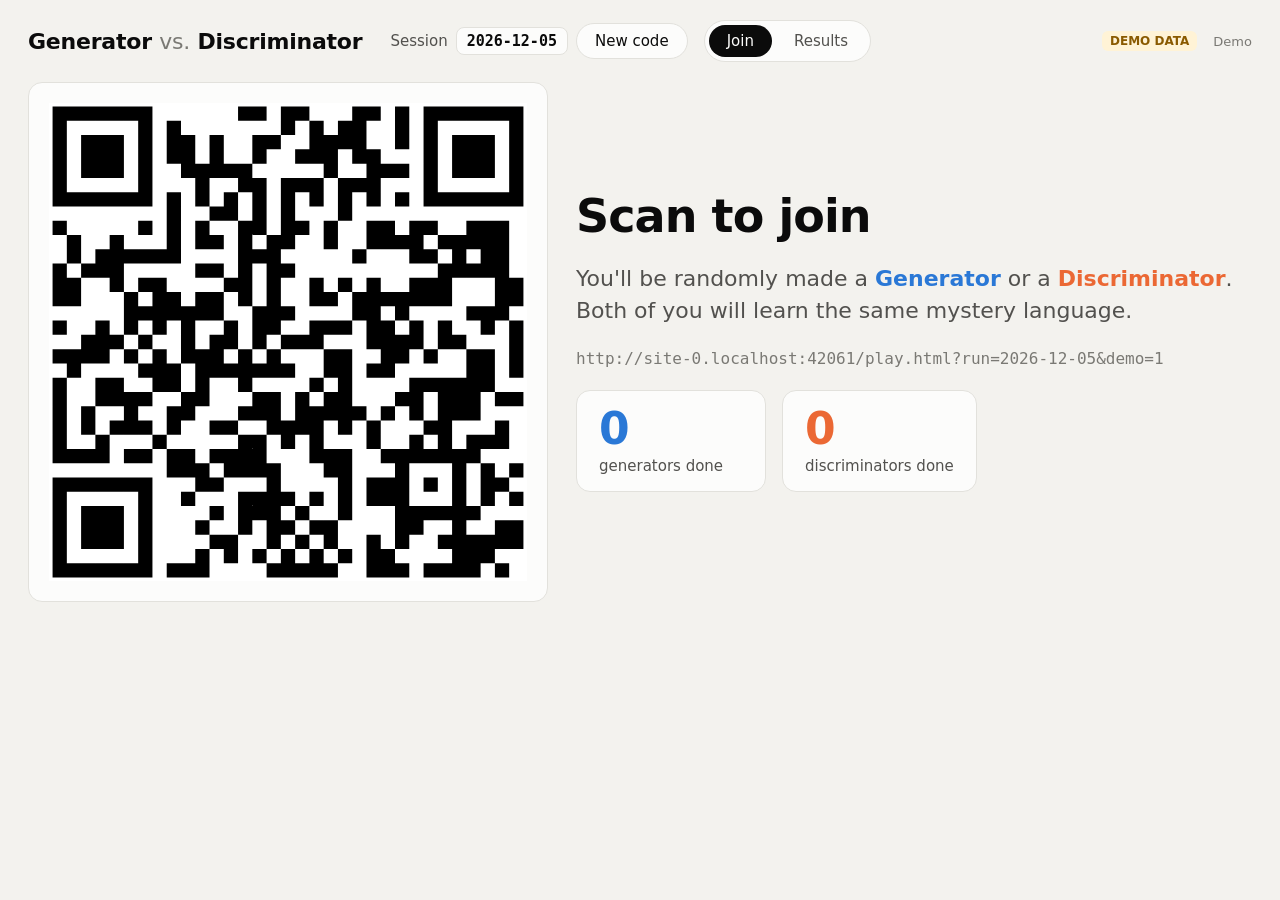
==== index.html @ 17cb562a "Generator vs. Discriminator classroom exercise Co-Authored-By: Claude Opus 5.5 <noreply@anthropic.co" ====
<!DOCTYPE html>
<html lang="en">
<head>
<meta charset="utf-8">
<meta name="viewport" content="width=device-width, initial-scale=1">
<title>Generator vs. Discriminator</title>
<link rel="stylesheet" href="style.css">
<style>
  body { padding: 20px 28px 40px; }
  header {
    display: flex; align-items: center; gap: 16px; flex-wrap: wrap;
    margin-bottom: 20px;
  }
  header h1 { font-size: 22px; margin: 0 12px 0 0; letter-spacing: -.01em; }
  .vs { color: var(--text-muted); font-weight: 400; }
  .session { display: flex; align-items: center; gap: 8px; color: var(--text-secondary); font-size: 15px; }
  .session code {
    font: 600 15px ui-monospace, SFMono-Regular, Menlo, monospace;
    background: var(--surface-1); border: 1px solid var(--line); border-radius: 8px; padding: 4px 10px;
    color: var(--text-primary);
  }
  .tabs { display: flex; gap: 4px; background: var(--surface-1); border: 1px solid var(--line); border-radius: 999px; padding: 4px; }
  .tabs button { border: 0; background: none; padding: 7px 18px; border-radius: 999px; font-size: 15px; color: var(--text-secondary); }
  .tabs button[aria-selected="true"] { background: var(--text-primary); color: var(--surface-1); }
  .spacer { flex: 1; }
  .status { font-size: 13px; color: var(--text-muted); }
  .status.err { color: #b42b2a; }
  .demo-flag { font-size: 12px; font-weight: 700; color: #8a5a00; background: #fff3d6; border-radius: 6px; padding: 3px 8px; }

  /* ---------- Join view ---------- */
  #join { display: grid; grid-template-columns: minmax(300px, 520px) 1fr; gap: 28px; align-items: stretch; }
  .qr { display: grid; place-items: center; padding: 20px; }
  .qr svg { width: 100%; height: auto; max-height: 72vh; }
  .join-text { display: flex; flex-direction: column; justify-content: center; gap: 22px; }
  .join-text h2 { font-size: 46px; margin: 0; letter-spacing: -.02em; line-height: 1.05; }
  .join-text p { font-size: 22px; line-height: 1.45; margin: 0; color: var(--text-secondary); }
  .url { font: 500 16px ui-monospace, SFMono-Regular, Menlo, monospace; color: var(--text-muted); word-break: break-all; }
  .counts { display: flex; gap: 16px; flex-wrap: wrap; }
  .count { padding: 16px 22px; min-width: 190px; }
  .count .n { font-size: 44px; font-weight: 800; line-height: 1; }
  .count .lbl { font-size: 15px; color: var(--text-secondary); margin-top: 6px; }
  .count.gen .n { color: var(--gen); }
  .count.disc .n { color: var(--disc); }

  /* ---------- Results view ---------- */
  .grid2 { display: grid; grid-template-columns: 1fr 1fr; gap: 22px; }
  .headline h2 { margin: 0 0 4px; font-size: 15px; font-weight: 600; }
  .big { font-size: 64px; font-weight: 800; line-height: 1; letter-spacing: -.03em; margin: 12px 0 4px; }
  .big-sub { font-size: 17px; color: var(--text-secondary); margin: 0 0 22px; }
  .bars { display: grid; grid-template-columns: 150px 1fr 64px; gap: 10px 12px; align-items: center; }
  .bars .lbl { font-size: 15px; color: var(--text-secondary); }
  .bars .val { font-size: 15px; font-weight: 600; text-align: right; font-variant-numeric: tabular-nums; }
  .track { height: 26px; background: var(--surface-0); border-radius: 4px; position: relative; }
  .fill { height: 100%; border-radius: 0 4px 4px 0; min-width: 2px; transition: width .6s ease; }
  .fill.chance { background: var(--chance); }
  .fill.gen { background: var(--gen); }
  .fill.disc { background: var(--disc); }
  .meta { display: flex; gap: 22px; margin-top: 18px; font-size: 15px; color: var(--text-secondary); flex-wrap: wrap; }
  .meta b { color: var(--text-primary); }

  .detail { margin-top: 22px; }
  .detail h3 { font-size: 15px; margin: 0 0 12px; font-weight: 600; }
  .detail h3 + .sub { margin-top: -8px; margin-bottom: 12px; font-size: 13px; color: var(--text-muted); }
  .section + .section { margin-top: 24px; }
  .chips { display: flex; flex-wrap: wrap; gap: 8px; }
  .chip { border: 1px solid var(--line); border-radius: 999px; padding: 5px 12px; font-size: 16px; background: var(--surface-0); }
  .chip small { color: var(--text-muted); margin-left: 4px; }
  .chip.bad { text-decoration: line-through; text-decoration-color: #e34948; }
  .reasons { margin: 0; padding: 0; list-style: none; font-size: 15px; }
  .reasons li { display: flex; justify-content: space-between; padding: 6px 0; border-bottom: 1px solid var(--line); }
  .reasons li span:last-child { font-weight: 600; font-variant-numeric: tabular-nums; }

  .words { display: grid; grid-template-columns: 110px 92px 1fr 52px; gap: 8px 12px; align-items: center; }
  .words .w { font-size: 18px; font-weight: 600; }
  .words .truth { font-size: 12px; font-weight: 600; color: var(--text-muted); }
  .words .val { font-size: 15px; font-weight: 600; text-align: right; font-variant-numeric: tabular-nums; }
  .words .track { height: 18px; }

  .empty { color: var(--text-muted); font-size: 15px; }
  #reveal { margin-top: 22px; border-left: 6px solid var(--text-primary); }
  #reveal h2 { margin: 0 0 10px; font-size: 26px; }
  #reveal p { font-size: 20px; line-height: 1.5; margin: 0 0 10px; }
  #reveal .ex { font-size: 18px; color: var(--text-secondary); }
  #reveal .ex b { color: var(--text-primary); }

  [hidden] { display: none !important; }
  @media (max-width: 900px) {
    #join, .grid2 { grid-template-columns: 1fr; }
  }
</style>
</head>
<body>

<header>
  <h1>Generator <span class="vs">vs.</span> Discriminator</h1>
  <div class="session">
    Session <code id="runCode"></code>
    <button class="btn" id="newCode" title="Start a fresh session (e.g. a second section today)">New code</button>
  </div>
  <div class="tabs" role="tablist">
    <button role="tab" id="tabJoin" aria-selected="true">Join</button>
    <button role="tab" id="tabResults" aria-selected="false">Results</button>
  </div>
  <button class="btn" id="revealBtn" hidden>Reveal the rule</button>
  <div class="spacer"></div>
  <span class="demo-flag" id="demoFlag" hidden>DEMO DATA</span>
  <span class="status" id="status"></span>
</header>

<!-- ======================= JOIN ======================= -->
<section id="join">
  <div class="card qr" id="qr" aria-label="QR code to join"></div>
  <div class="join-text">
    <h2>Scan to join</h2>
    <p>You'll be randomly made a <b style="color:var(--gen)">Generator</b> or a
       <b style="color:var(--disc)">Discriminator</b>. Both of you will learn the same mystery language.</p>
    <div class="url" id="joinUrl"></div>
    <div class="counts">
      <div class="card count gen"><div class="n" id="nGen">0</div><div class="lbl">generators done</div></div>
      <div class="card count disc"><div class="n" id="nDisc">0</div><div class="lbl">discriminators done</div></div>
    </div>
  </div>
</section>

<!-- ======================= RESULTS ======================= -->
<section id="results" hidden>
  <div class="grid2 headline">
    <div class="card">
      <h2><span class="tag gen">Generators</span></h2>
      <div class="big" id="genBig" style="color:var(--gen)">—</div>
      <p class="big-sub">of invented words belonged to the language</p>
      <div class="bars" id="genBars"></div>
      <div class="meta"><span><b id="genN">0</b> students</span><span>Felt like <b id="genDiff">—</b> / 5</span></div>
    </div>
    <div class="card">
      <h2><span class="tag disc">Discriminators</span></h2>
      <div class="big" id="discBig" style="color:var(--disc)">—</div>
      <p class="big-sub">of judgements were right</p>
      <div class="bars" id="discBars"></div>
      <div class="meta"><span><b id="discN">0</b> students</span><span>Felt like <b id="discDiff">—</b> / 5</span></div>
    </div>
  </div>

  <div class="grid2 detail">
    <div class="card">
      <div class="section">
        <h3>What happened to every invented word</h3>
        <div class="bars" id="genOutcomes"></div>
      </div>
      <div class="section">
        <h3>Most popular inventions</h3>
        <p class="sub" id="distinct"></p>
        <div class="chips" id="topWords"></div>
      </div>
      <div class="section">
        <h3>Why words didn't belong</h3>
        <ul class="reasons" id="mistakes"></ul>
      </div>
    </div>
    <div class="card">
      <div class="section">
        <h3>Which words fooled the discriminators</h3>
        <p class="sub">% of discriminators who judged each word correctly, hardest first</p>
        <div class="words" id="discWords"></div>
      </div>
    </div>
  </div>

  <div class="card" id="reveal" hidden>
    <h2>The rule</h2>
    <p id="ruleText"></p>
    <p id="revealText"></p>
    <p class="ex" id="examples"></p>
  </div>
</section>

<script src="vendor/qrcode.js"></script>
<script src="config.js"></script>
<script>
(function () {
  'use strict';
  const cfg = window.GVD_CONFIG || {};
  const params = new URLSearchParams(location.search);
  const DEMO = params.has('demo') || !cfg.scriptUrl || cfg.scriptUrl.indexOf('PASTE_') === 0;
  const POLL_MS = Math.max(2, Number(cfg.pollSeconds) || 4) * 1000;
  const $ = (id) => document.getElementById(id);

  // ---------------- Session (run) code ----------------
  // Default: today's date. Survives reloads. Only "New code" changes it.
  function today() {
    const d = new Date();
    return d.getFullYear() + '-' + String(d.getMonth() + 1).padStart(2, '0') + '-' + String(d.getDate()).padStart(2, '0');
  }
  function loadRun() {
    try {
      const s = JSON.parse(localStorage.getItem('gvd-run') || 'null');
      if (s && s.day === today() && s.code) return s.code;
    } catch (e) {}
    return today();
  }
  function saveRun(code) {
    try { localStorage.setItem('gvd-run', JSON.stringify({ day: today(), code: code })); } catch (e) {}
  }
  function nextRun(code) {
    const base = today();
    const m = code.match(/^(\d{4}-\d{2}-\d{2})-([a-z])$/);
    if (code === base) return base + '-b';
    if (m && m[1] === base && m[2] < 'z') return base + '-' + String.fromCharCode(m[2].charCodeAt(0) + 1);
    return base + '-' + Math.random().toString(36).slice(2, 4);
  }
  let run = loadRun();

  // ---------------- Join view ----------------
  function studentUrl() {
    const u = new URL('play.html', location.href);
    u.search = '';
    u.searchParams.set('run', run);
    if (DEMO) u.searchParams.set('demo', '1');
    return u.toString();
  }
  function renderJoin() {
    $('runCode').textContent = run;
    const url = studentUrl();
    $('joinUrl').textContent = url;
    const qr = qrcode(0, 'M');
    qr.addData(url);
    qr.make();
    $('qr').innerHTML = qr.createSvgTag({ cellSize: 8, margin: 2, scalable: true, alt: 'QR code: ' + url });
  }

  let confirmTimer = null;
  $('newCode').addEventListener('click', function () {
    const b = this;
    if (!b.classList.contains('warn')) {
      b.classList.add('warn');
      b.textContent = 'Start fresh? Click again';
      confirmTimer = setTimeout(function () { b.classList.remove('warn'); b.textContent = 'New code'; }, 3500);
      return;
    }
    clearTimeout(confirmTimer);
    b.classList.remove('warn'); b.textContent = 'New code';
    run = nextRun(run);
    saveRun(run);
    demoStart = Date.now();
    lastData = null;
    renderJoin();
    render(null);
    poll();
  });

  // ---------------- Tabs + reveal ----------------
  function setTab(which) {
    $('tabJoin').setAttribute('aria-selected', which === 'join');
    $('tabResults').setAttribute('aria-selected', which === 'results');
    $('join').hidden = which !== 'join';
    $('results').hidden = which !== 'results';
    $('revealBtn').hidden = which !== 'results';
  }
  $('tabJoin').addEventListener('click', () => setTab('join'));
  $('tabResults').addEventListener('click', () => setTab('results'));
  $('revealBtn').addEventListener('click', function () {
    const r = $('reveal');
    r.hidden = !r.hidden;
    this.textContent = r.hidden ? 'Reveal the rule' : 'Hide the rule';
    if (!r.hidden) r.scrollIntoView({ behavior: 'smooth', block: 'nearest' });
  });

  // ---------------- Rendering ----------------
  function pct(x) {
    if (x == null || isNaN(x)) return '—';
    if (x > 0 && x < 0.01) return '<1%';
    return Math.round(x * 100) + '%';
  }
  function esc(s) {
    return String(s).replace(/[&<>"']/g, (c) => ({ '&': '&amp;', '<': '&lt;', '>': '&gt;', '"': '&quot;', "'": '&#39;' }[c]));
  }
  function barRow(label, value, cls, display, tip) {
    const w = value == null ? 0 : Math.max(0, Math.min(1, value)) * 100;
    return '<div class="lbl">' + esc(label) + '</div>' +
           '<div class="track" title="' + esc(tip || (label + ': ' + display)) + '">' +
             '<div class="fill ' + cls + '" style="width:' + w + '%"></div></div>' +
           '<div class="val">' + esc(display) + '</div>';
  }

  function render(d) {
    const g = d && d.generator, k = d && d.discriminator;
    const gn = g ? g.n : 0, kn = k ? k.n : 0;
    $('nGen').textContent = gn;
    $('nDisc').textContent = kn;

    // Headline cards
    $('genBig').textContent = pct(g && g.accuracy);
    $('discBig').textContent = pct(k && k.accuracy);
    $('genN').textContent = gn;
    $('discN').textContent = kn;
    $('genDiff').textContent = g && g.difficulty != null ? g.difficulty.toFixed(1) : '—';
    $('discDiff').textContent = k && k.difficulty != null ? k.difficulty.toFixed(1) : '—';
    const gChance = g ? g.chance : 0.0018;
    $('genBars').innerHTML =
      barRow('Random letters', gChance, 'chance', pct(gChance), 'Chance that random letters happen to fit the language') +
      barRow('This class', g && g.accuracy, 'gen', pct(g && g.accuracy));
    $('discBars').innerHTML =
      barRow('Coin flip', 0.5, 'chance', '50%', 'Guessing at random gets half right') +
      barRow('This class', k && k.accuracy, 'disc', pct(k && k.accuracy));

    // Generator outcomes
    if (g && g.words) {
      const t = g.words;
      $('genOutcomes').innerHTML =
        barRow('Belonged + new', g.good / t, 'gen', String(g.good), g.good + ' of ' + t + ' words') +
        barRow('Broke a rule', g.invalid / t, 'chance', String(g.invalid), g.invalid + ' of ' + t + ' words') +
        barRow('Copied an example', g.copied / t, 'chance', String(g.copied), 'Memorization: ' + g.copied + ' of ' + t) +
        barRow('Repeated own word', g.repeated / t, 'chance', String(g.repeated), 'Repeats: ' + g.repeated + ' of ' + t);
      $('distinct').textContent = g.distinctGood + ' different good words from ' + g.n + ' generators';
      $('topWords').innerHTML = g.topWords.length
        ? g.topWords.map((x) => '<span class="chip">' + esc(x.word) + (x.count > 1 ? '<small>×' + x.count + '</small>' : '') + '</span>').join('')
        : '<span class="empty">None yet</span>';
      $('mistakes').innerHTML = g.mistakes.length
        ? g.mistakes.map((m) => '<li><span>' + esc(m.reason) + '</span><span>' + m.count + '</span></li>').join('')
        : '<li><span class="empty">No mistakes yet</span><span></span></li>';
    } else {
      $('genOutcomes').innerHTML = '<div class="empty" style="grid-column:1/-1">Waiting for generators…</div>';
      $('distinct').textContent = '';
      $('topWords').innerHTML = '';
      $('mistakes').innerHTML = '';
    }

    // Discriminator per-word
    if (k && k.answered) {
      const items = k.items.slice().sort((a, b) => (a.pctCorrect ?? 2) - (b.pctCorrect ?? 2));
      $('discWords').innerHTML = items.map((it) =>
        '<div class="w">' + esc(it.word) + '</div>' +
        '<div class="truth">' + (it.belongs ? 'BELONGS' : 'IMPOSTOR') + '</div>' +
        '<div class="track" title="' + esc(it.word + ': ' + it.correct + ' of ' + it.answered + ' correct') + '">' +
          '<div class="fill disc" style="width:' + ((it.pctCorrect || 0) * 100) + '%"></div></div>' +
        '<div class="val">' + pct(it.pctCorrect) + '</div>'
      ).join('');
    } else {
      $('discWords').innerHTML = '<div class="empty" style="grid-column:1/-1">Waiting for discriminators…</div>';
    }

    // Reveal panel
    if (d && d.language) {
      $('ruleText').textContent = d.language.rule;
      $('revealText').textContent = d.language.reveal;
      $('examples').innerHTML = 'The examples everyone saw: ' +
        d.language.examples.map((w) => /n$/.test(w) ? '<b>' + esc(w) + '</b>' : esc(w)).join(' · ');
    }
  }

  // ---------------- Data ----------------
  let lastData = null, lastOk = 0, inFlight = false;

  function setStatus(text, err) {
    $('status').textContent = text;
    $('status').classList.toggle('err', !!err);
  }

  function poll() {
    if (DEMO) { lastData = demoData(); lastOk = Date.now(); render(lastData); setStatus('Demo'); return; }
    if (inFlight) return;
    inFlight = true;
    const thisRun = run;
    fetch(cfg.scriptUrl + '?action=results&run=' + encodeURIComponent(thisRun))
      .then((r) => r.json())
      .then((d) => {
        if (d.error) throw new Error(d.error);
        if (thisRun !== run) return;   // session changed while we waited
        lastData = d; lastOk = Date.now();
        render(d);
        setStatus('Live');
      })
      .catch((e) => setStatus('Can’t reach the sheet: ' + e.message, true))
      .finally(() => { inFlight = false; });
  }

  setInterval(function () {
    if (!document.hidden) poll();
    if (!DEMO && lastOk) {
      const s = Math.round((Date.now() - lastOk) / 1000);
      if (s > POLL_MS / 1000 * 3) setStatus('Last update ' + s + 's ago', true);
    }
  }, POLL_MS);

  // ---------------- Demo data (no backend needed) ----------------
  // Fake class that fills in over ~40 seconds so you can see the page move.
  let demoStart = Date.now();
  function demoData() {
    const t = (Date.now() - demoStart) / 1000;
    const gn = Math.min(14, Math.floor(t / 2.5)), kn = Math.min(15, Math.floor(t / 2.2));
    const words = gn * 5;
    const good = Math.round(words * 0.58), copied = Math.round(words * 0.08), repeated = Math.round(words * 0.06);
    const invalid = words - good - copied - repeated;
    const pool = ['sorika', 'mitano', 'kamiro', 'tesuran', 'bokami', 'yumeko', 'harito', 'nemuka', 'zubera', 'kotan', 'rinaso', 'pomeki'];
    const topWords = pool.slice(0, Math.min(pool.length, Math.ceil(good / 3)))
      .map((w, i) => ({ word: w, count: i === 0 ? Math.max(1, Math.floor(gn / 3)) : i < 3 ? 2 : 1 }));
    const reasons = [['ends in a consonant (only n is allowed)', 0.45], ['two consonants in a row', 0.3],
                     ['two vowels in a row', 0.15], ['uses a letter the language never uses', 0.1]];
    const mistakes = invalid ? reasons.map(([r, f]) => ({ reason: r, count: Math.max(0, Math.round(invalid * f)) })).filter((m) => m.count) : [];
    const key = [['sorimo', true, .93], ['tamekot', false, .62], ['haketan', true, .55], ['kasrino', false, .88],
                 ['nuyabe', true, .9], ['ramis', false, .86], ['dokiren', true, .58], ['koaru', false, .8],
                 ['miwasu', true, .94], ['lomaki', false, .7]];
    const items = key.map(([w, b, p]) => {
      const c = Math.round(kn * p);
      return { word: w, belongs: b, answered: kn, correct: c, pctCorrect: kn ? c / kn : null };
    });
    const answered = kn * 10, correct = items.reduce((s, i) => s + i.correct, 0);
    return {
      run: run,
      generator: { n: gn, words: words, good: good, invalid: invalid, copied: copied, repeated: repeated,
                   accuracy: words ? good / words : null, chance: 0.00177, difficulty: gn ? 3.9 : null,
                   topWords: topWords, distinctGood: Math.max(0, good - Math.floor(gn / 2)), mistakes: mistakes },
      discriminator: { n: kn, answered: answered, correct: correct, accuracy: answered ? correct / answered : null,
                       chance: 0.5, difficulty: kn ? 2.2 : null, items: items },
      language: {
        rule: 'Every syllable is one consonant followed by one vowel (ka, mi, to…). The only exception: a word may end in a bare “n”.',
        reveal: 'That is the sound structure of Japanese: su-shi, ra-me-n, Ni-ho-n.',
        examples: ['kamino', 'sutera', 'tomeken', 'risuka', 'yomira', 'nabutan', 'kesobi', 'hiyome',
                   'maruten', 'sakudo', 'bonami', 'tezuran', 'wakeri', 'gomise', 'punaro', 'dokemu']
      }
    };
  }

  // ---------------- Start ----------------
  $('demoFlag').hidden = !DEMO;
  if (params.get('view') === 'results') setTab('results');
  renderJoin();
  render(null);
  poll();
})();
</script>
</body>
</html>
---- style.css ----
:root {
  color-scheme: light;
  --surface-0: #f3f2ee;
  --surface-1: #fcfcfb;
  --line: #e2e1dc;
  --text-primary: #0b0b0b;
  --text-secondary: #52514e;
  --text-muted: #7a7974;
  --gen: #2a78d6;        /* generators: categorical slot 1 */
  --disc: #eb6834;       /* discriminators: categorical slot 2 */
  --chance: #c9c8c2;     /* random-guessing baseline */
  --radius: 14px;
  font-family: ui-sans-serif, system-ui, -apple-system, "Segoe UI", Roboto, "Helvetica Neue", Arial, sans-serif;
}

* { box-sizing: border-box; }
html, body { margin: 0; background: var(--surface-0); color: var(--text-primary); }
button { font: inherit; cursor: pointer; }

.card {
  background: var(--surface-1);
  border: 1px solid var(--line);
  border-radius: var(--radius);
  padding: 24px 28px;
}

.muted { color: var(--text-muted); }
.secondary { color: var(--text-secondary); }

.btn {
  border: 1px solid var(--line);
  background: var(--surface-1);
  color: var(--text-primary);
  border-radius: 999px;
  padding: 8px 18px;
  font-size: 15px;
}
.btn:hover { border-color: var(--text-muted); }
.btn.primary { background: var(--text-primary); color: var(--surface-1); border-color: var(--text-primary); }
.btn.warn { border-color: #e34948; color: #b42b2a; }

.tag {
  display: inline-block;
  font-size: 13px;
  font-weight: 600;
  letter-spacing: .02em;
  padding: 2px 10px;
  border-radius: 999px;
  border: 1px solid currentColor;
}
.tag.gen { color: var(--gen); }
.tag.disc { color: var(--disc); }
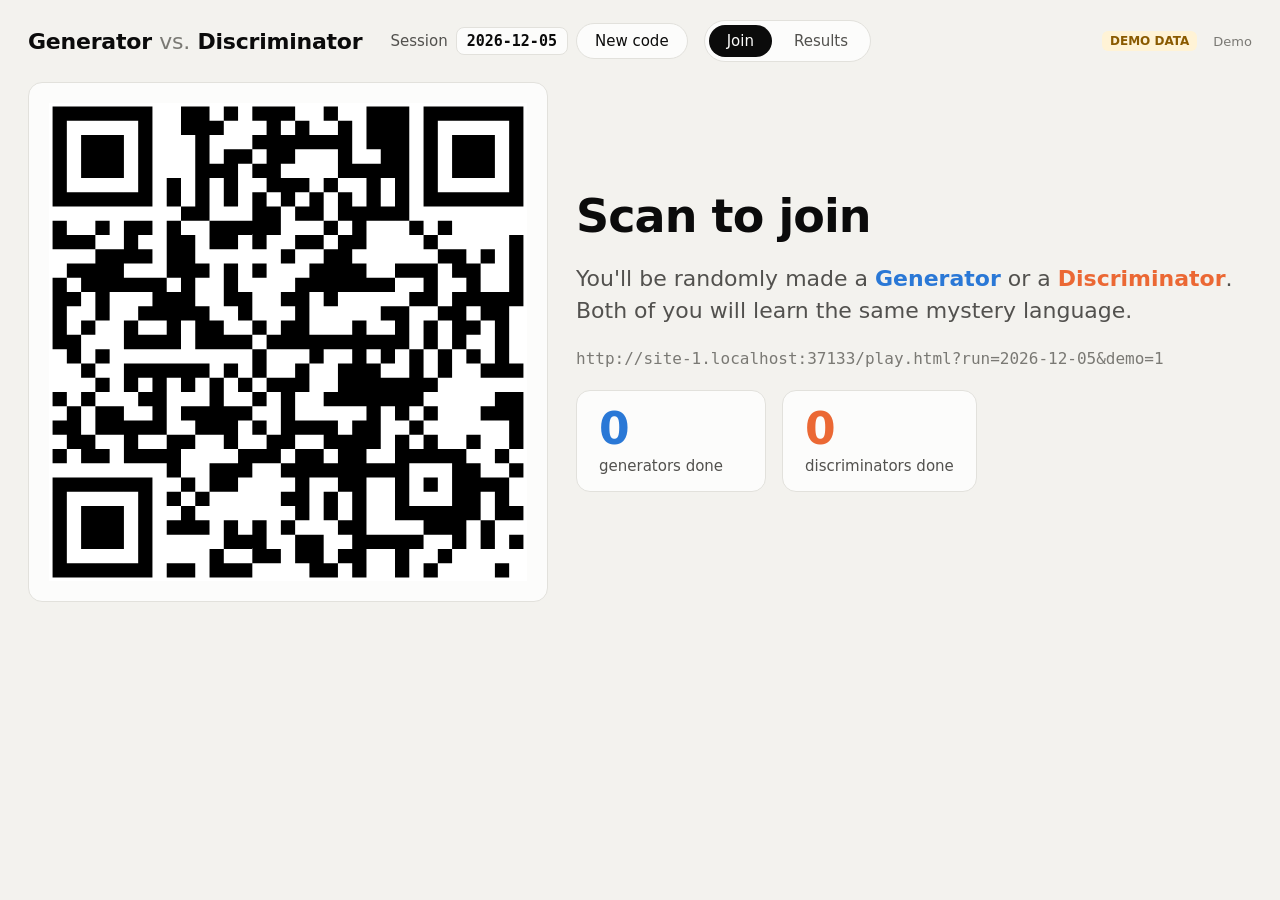
==== commit 83010294: "Move the task into the repo; Apps Script only stores answers Students now do the task on play.html i" ====
--- a/index.html
+++ b/index.html
@@ -176,6 +176,8 @@
 
 <script src="vendor/qrcode.js"></script>
 <script src="config.js"></script>
+<script src="language.js"></script>
+<script src="scoring.js"></script>
 <script>
 (function () {
   'use strict';
@@ -349,6 +351,7 @@
   }
 
   // ---------------- Data ----------------
+  const L = window.GVD_LANGUAGE, S = window.GVD_SCORING;
   let lastData = null, lastOk = 0, inFlight = false;
 
   function setStatus(text, err) {
@@ -357,17 +360,17 @@
   }
 
   function poll() {
-    if (DEMO) { lastData = demoData(); lastOk = Date.now(); render(lastData); setStatus('Demo'); return; }
+    if (DEMO) { lastData = S.scoreRun(L, demoRows()); lastOk = Date.now(); render(lastData); setStatus('Demo'); return; }
     if (inFlight) return;
     inFlight = true;
     const thisRun = run;
-    fetch(cfg.scriptUrl + '?action=results&run=' + encodeURIComponent(thisRun))
+    fetch(cfg.scriptUrl + '?action=rows&run=' + encodeURIComponent(thisRun))
       .then((r) => r.json())
       .then((d) => {
-        if (d.error) throw new Error(d.error);
+        if (!d.ok) throw new Error(d.error || 'bad response');
         if (thisRun !== run) return;   // session changed while we waited
-        lastData = d; lastOk = Date.now();
-        render(d);
+        lastData = S.scoreRun(L, d.rows || []); lastOk = Date.now();
+        render(lastData);
         setStatus('Live');
       })
       .catch((e) => setStatus('Can’t reach the sheet: ' + e.message, true))
@@ -383,42 +386,46 @@
   }, POLL_MS);
 
   // ---------------- Demo data (no backend needed) ----------------
-  // Fake class that fills in over ~40 seconds so you can see the page move.
+  // A fake class that fills in over ~40 seconds, scored by the real scoring code.
   let demoStart = Date.now();
-  function demoData() {
+  function demoRows() {
     const t = (Date.now() - demoStart) / 1000;
     const gn = Math.min(14, Math.floor(t / 2.5)), kn = Math.min(15, Math.floor(t / 2.2));
-    const words = gn * 5;
-    const good = Math.round(words * 0.58), copied = Math.round(words * 0.08), repeated = Math.round(words * 0.06);
-    const invalid = words - good - copied - repeated;
-    const pool = ['sorika', 'mitano', 'kamiro', 'tesuran', 'bokami', 'yumeko', 'harito', 'nemuka', 'zubera', 'kotan', 'rinaso', 'pomeki'];
-    const topWords = pool.slice(0, Math.min(pool.length, Math.ceil(good / 3)))
-      .map((w, i) => ({ word: w, count: i === 0 ? Math.max(1, Math.floor(gn / 3)) : i < 3 ? 2 : 1 }));
-    const reasons = [['ends in a consonant (only n is allowed)', 0.45], ['two consonants in a row', 0.3],
-                     ['two vowels in a row', 0.15], ['uses a letter the language never uses', 0.1]];
-    const mistakes = invalid ? reasons.map(([r, f]) => ({ reason: r, count: Math.max(0, Math.round(invalid * f)) })).filter((m) => m.count) : [];
-    const key = [['sorimo', true, .93], ['tamekot', false, .62], ['haketan', true, .55], ['kasrino', false, .88],
-                 ['nuyabe', true, .9], ['ramis', false, .86], ['dokiren', true, .58], ['koaru', false, .8],
-                 ['miwasu', true, .94], ['lomaki', false, .7]];
-    const items = key.map(([w, b, p]) => {
-      const c = Math.round(kn * p);
-      return { word: w, belongs: b, answered: kn, correct: c, pctCorrect: kn ? c / kn : null };
-    });
-    const answered = kn * 10, correct = items.reduce((s, i) => s + i.correct, 0);
-    return {
-      run: run,
-      generator: { n: gn, words: words, good: good, invalid: invalid, copied: copied, repeated: repeated,
-                   accuracy: words ? good / words : null, chance: 0.00177, difficulty: gn ? 3.9 : null,
-                   topWords: topWords, distinctGood: Math.max(0, good - Math.floor(gn / 2)), mistakes: mistakes },
-      discriminator: { n: kn, answered: answered, correct: correct, accuracy: answered ? correct / answered : null,
-                       chance: 0.5, difficulty: kn ? 2.2 : null, items: items },
-      language: {
-        rule: 'Every syllable is one consonant followed by one vowel (ka, mi, to…). The only exception: a word may end in a bare “n”.',
-        reveal: 'That is the sound structure of Japanese: su-shi, ra-me-n, Ni-ho-n.',
-        examples: ['kamino', 'sutera', 'tomeken', 'risuka', 'yomira', 'nabutan', 'kesobi', 'hiyome',
-                   'maruten', 'sakudo', 'bonami', 'tezuran', 'wakeri', 'gomise', 'punaro', 'dokemu']
+    let seed = 7;
+    const rnd = () => (seed = (seed * 16807) % 2147483647) / 2147483647;
+    const pick = (s) => s[Math.floor(rnd() * s.length)];
+    const C = L.consonants, V = L.vowels;
+    const goodWord = () => {
+      let w = ''; const k = 2 + Math.floor(rnd() * 3);
+      for (let i = 0; i < k; i++) w += pick(C) + pick(V);
+      return rnd() < 0.25 ? w + 'n' : w;
+    };
+    const popular = ['sorika', 'mitano', 'kamiro'];
+    const breakIt = (w) => pick([w + 't', w.slice(0, 2) + 'r' + w.slice(2), w.slice(0, 3) + 'a' + w.slice(3), 'l' + w.slice(1), w + 's']);
+    const rows = [];
+    for (let i = 0; i < gn; i++) {
+      const words = [];
+      for (let j = 0; j < L.wordsPerGenerator; j++) {
+        const r = rnd();
+        if (r < 0.12) words.push(pick(popular));
+        else if (r < 0.2) words.push(pick(L.examples));
+        else if (r < 0.25 && words.length) words.push(words[words.length - 1]);
+        else if (r < 0.58) words.push(goodWord());
+        else if (r < 0.66) words.push(goodWord());
+        else words.push(breakIt(goodWord()));
       }
-    };
+      rows.push({ role: 'generator', difficulty: 3 + Math.floor(rnd() * 3), data: words });
+    }
+    const hardness = { haketan: .45, dokiren: .4, tamekot: .4, lomaki: .3, koaru: .2 };
+    for (let i = 0; i < kn; i++) {
+      const answers = {};
+      L.testItems.forEach((it) => {
+        const right = rnd() > (hardness[it.word] || 0.08);
+        answers[it.word] = (it.belongs === right) ? 'yes' : 'no';
+      });
+      rows.push({ role: 'discriminator', difficulty: 1 + Math.floor(rnd() * 3), data: answers });
+    }
+    return rows;
   }
 
   // ---------------- Start ----------------
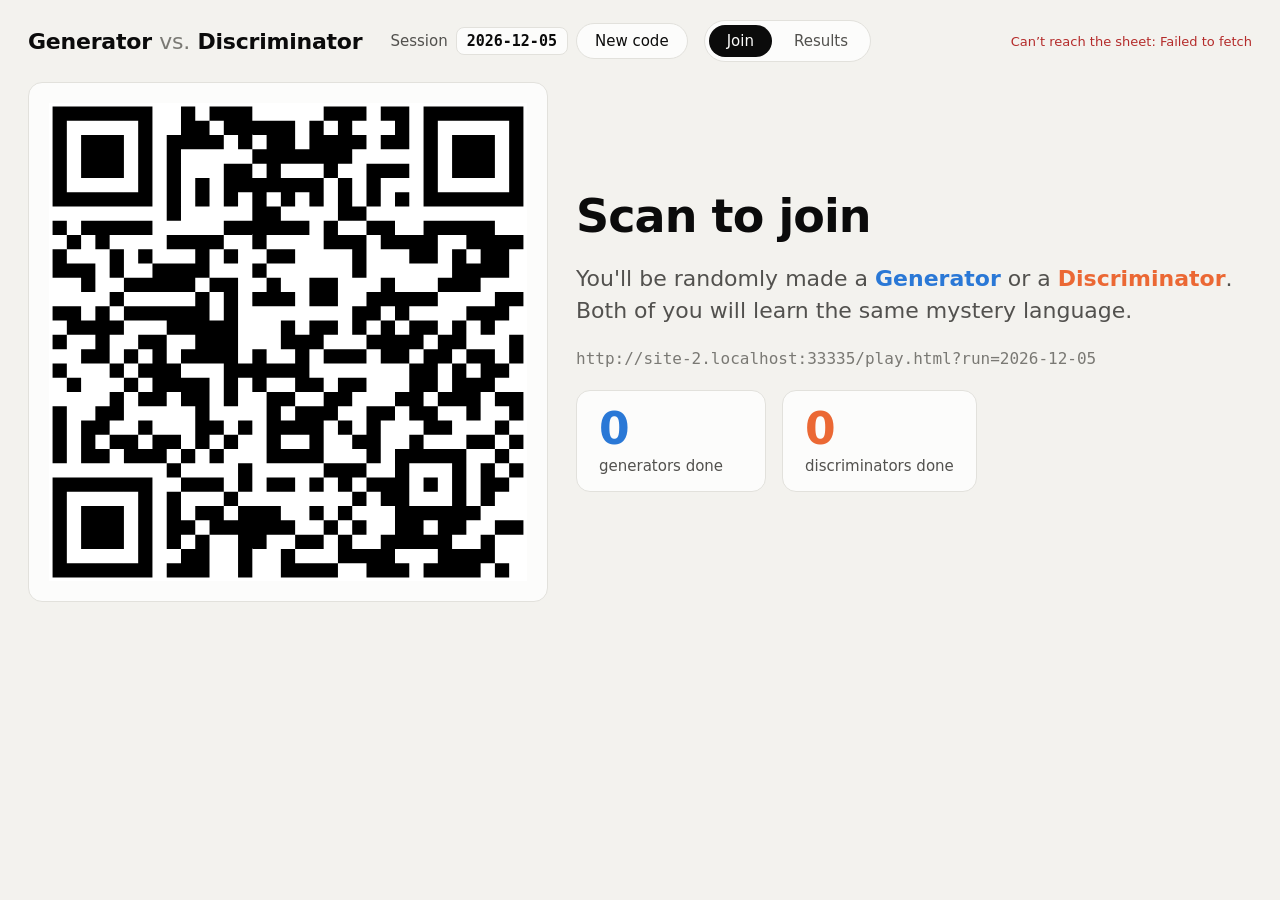
==== commit cf53217d: "Make the checker match the stated rule Any consonant counts and words can be any length, so the hidd" ====
--- a/index.html
+++ b/index.html
@@ -401,7 +401,7 @@
       return rnd() < 0.25 ? w + 'n' : w;
     };
     const popular = ['sorika', 'mitano', 'kamiro'];
-    const breakIt = (w) => pick([w + 't', w.slice(0, 2) + 'r' + w.slice(2), w.slice(0, 3) + 'a' + w.slice(3), 'l' + w.slice(1), w + 's']);
+    const breakIt = (w) => pick([w + 't', w.slice(0, 2) + 'r' + w.slice(2), w.slice(0, 3) + 'a' + w.slice(3), 'a' + w, w + 's']);
     const rows = [];
     for (let i = 0; i < gn; i++) {
       const words = [];
@@ -416,7 +416,7 @@
       }
       rows.push({ role: 'generator', difficulty: 3 + Math.floor(rnd() * 3), data: words });
     }
-    const hardness = { haketan: .45, dokiren: .4, tamekot: .4, lomaki: .3, koaru: .2 };
+    const hardness = { haketan: .45, dokiren: .4, tamekot: .4, omika: .3, koaru: .2 };
     for (let i = 0; i < kn; i++) {
       const answers = {};
       L.testItems.forEach((it) => {
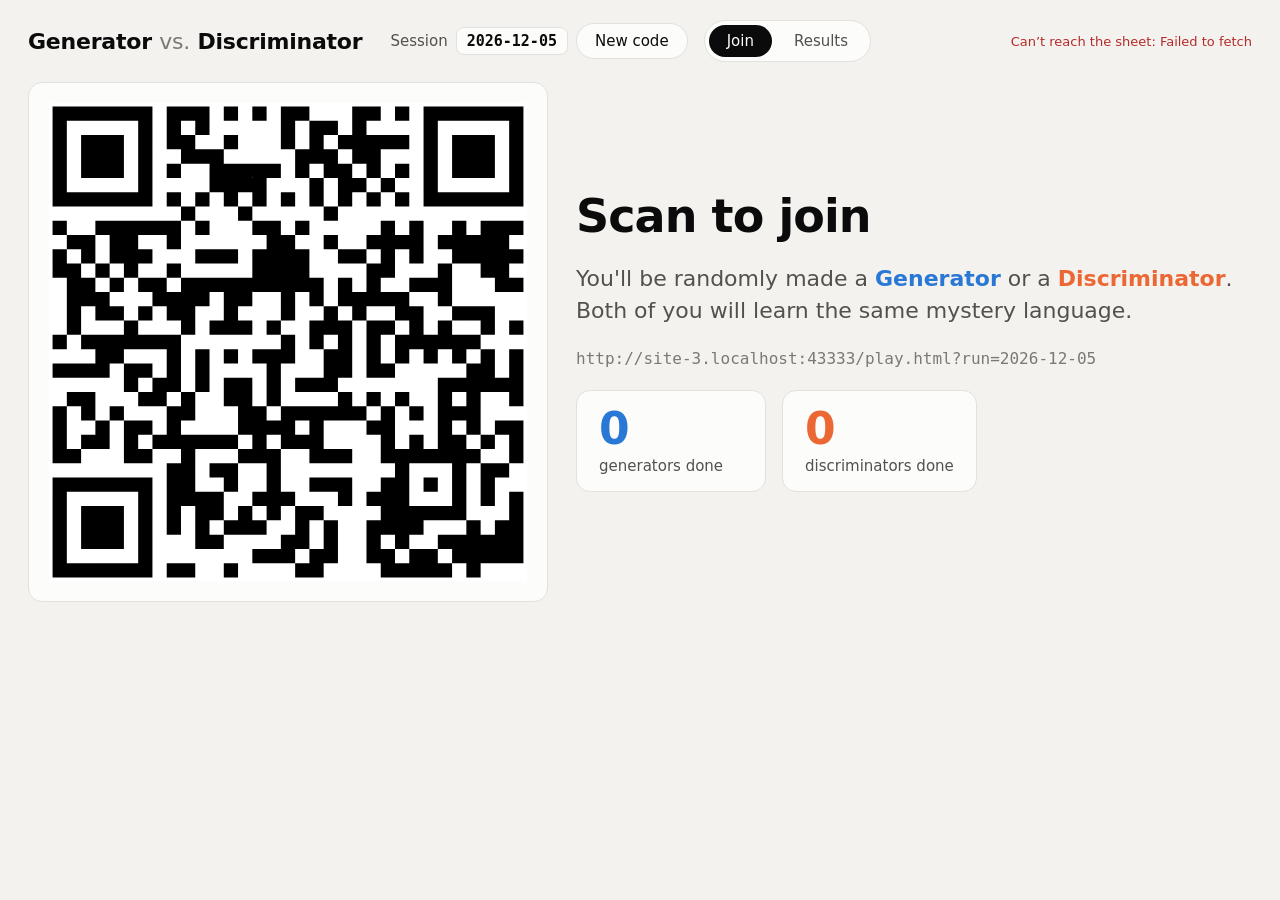
==== commit ce09b0df: "Allow a bare n in the middle of a word; add the hinporu gotcha A bare n may now follow any syllable," ====
--- a/index.html
+++ b/index.html
@@ -416,7 +416,7 @@
       }
       rows.push({ role: 'generator', difficulty: 3 + Math.floor(rnd() * 3), data: words });
     }
-    const hardness = { haketan: .45, dokiren: .4, tamekot: .4, omika: .3, koaru: .2 };
+    const hardness = { hinporu: .55, haketan: .4, dokiren: .35, tamekot: .4, omika: .3, koaru: .2 };
     for (let i = 0; i < kn; i++) {
       const answers = {};
       L.testItems.forEach((it) => {
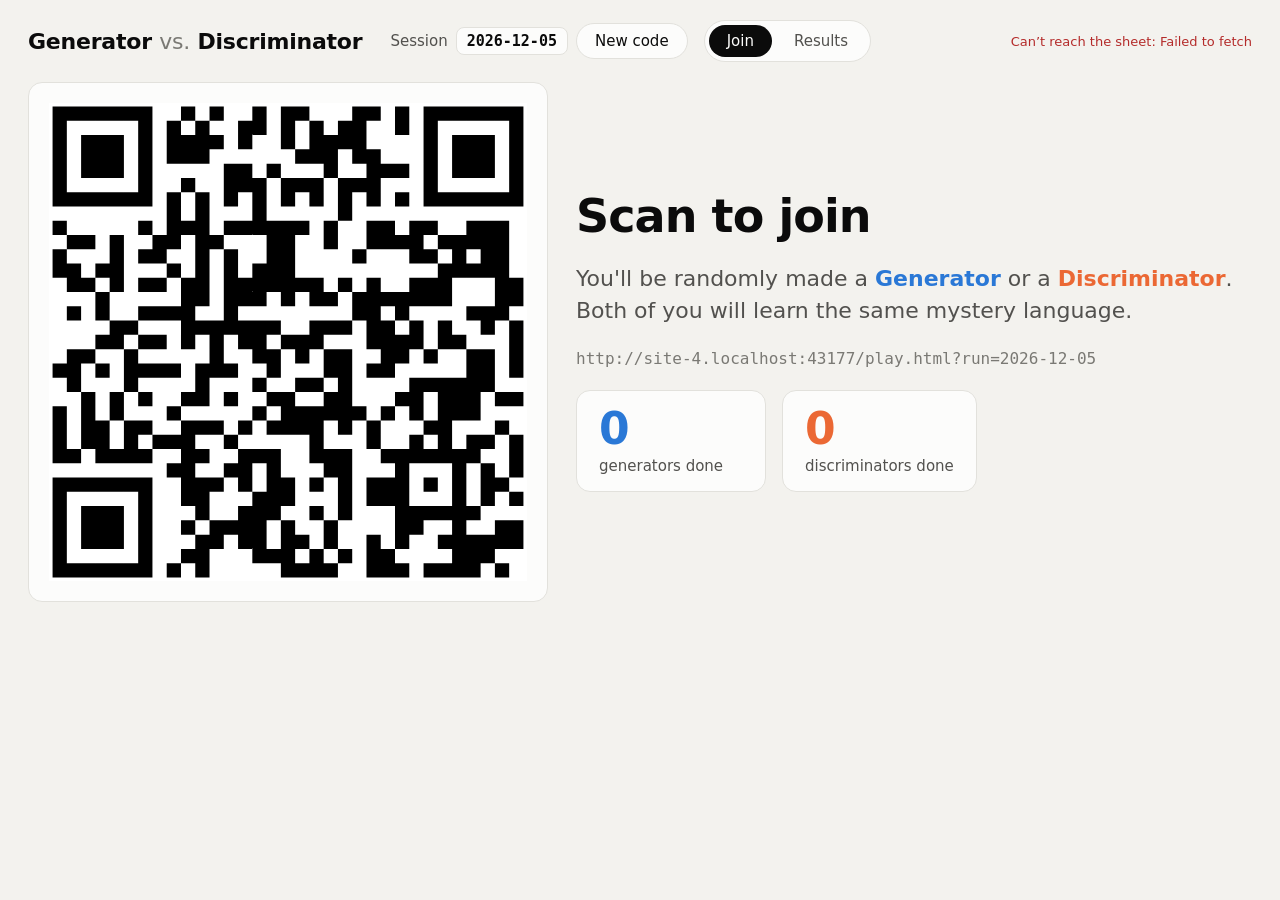
==== commit d1ba7e64: "Keep embedded copies of the instructor page on the same session When one copy gets a new code (e.g. " ====
--- a/index.html
+++ b/index.html
@@ -428,6 +428,21 @@
     return rows;
   }
 
+  // ---------------- Stay in sync with other copies of this page ----------------
+  // E.g. the Join and Results slides of a reveal.js deck: when one gets a new code,
+  // the browser fires a "storage" event in the others, and they switch too.
+  window.addEventListener('storage', function (e) {
+    if (e.key !== 'gvd-run') return;
+    const next = loadRun();
+    if (next === run) return;
+    run = next;
+    demoStart = Date.now();
+    lastData = null;
+    renderJoin();
+    render(null);
+    poll();
+  });
+
   // ---------------- Start ----------------
   $('demoFlag').hidden = !DEMO;
   if (params.get('view') === 'results') setTab('results');
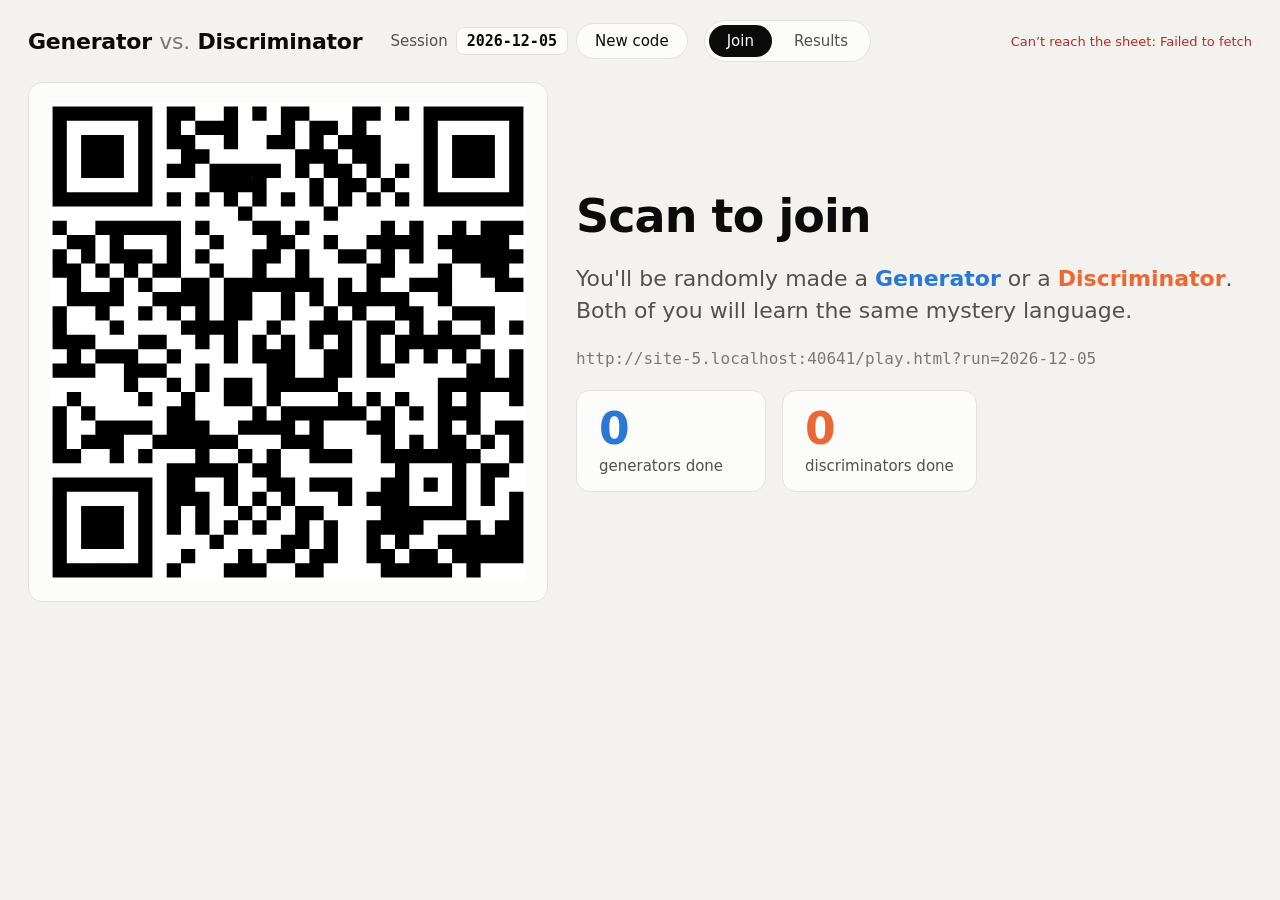
==== commit 5af6d5ed: "Round 2: everyone plays, judged automatically; one fast store for both rounds Round 2 is now individ" ====
--- a/index.html
+++ b/index.html
@@ -364,12 +364,12 @@
     if (inFlight) return;
     inFlight = true;
     const thisRun = run;
-    fetch(cfg.scriptUrl + '?action=rows&run=' + encodeURIComponent(thisRun))
+    fetch(cfg.scriptUrl + '?action=all&round=r1&run=' + encodeURIComponent(thisRun))
       .then((r) => r.json())
       .then((d) => {
         if (!d.ok) throw new Error(d.error || 'bad response');
         if (thisRun !== run) return;   // session changed while we waited
-        lastData = S.scoreRun(L, d.rows || []); lastOk = Date.now();
+        lastData = S.scoreRun(L, d.records || []); lastOk = Date.now();
         render(lastData);
         setStatus('Live');
       })
